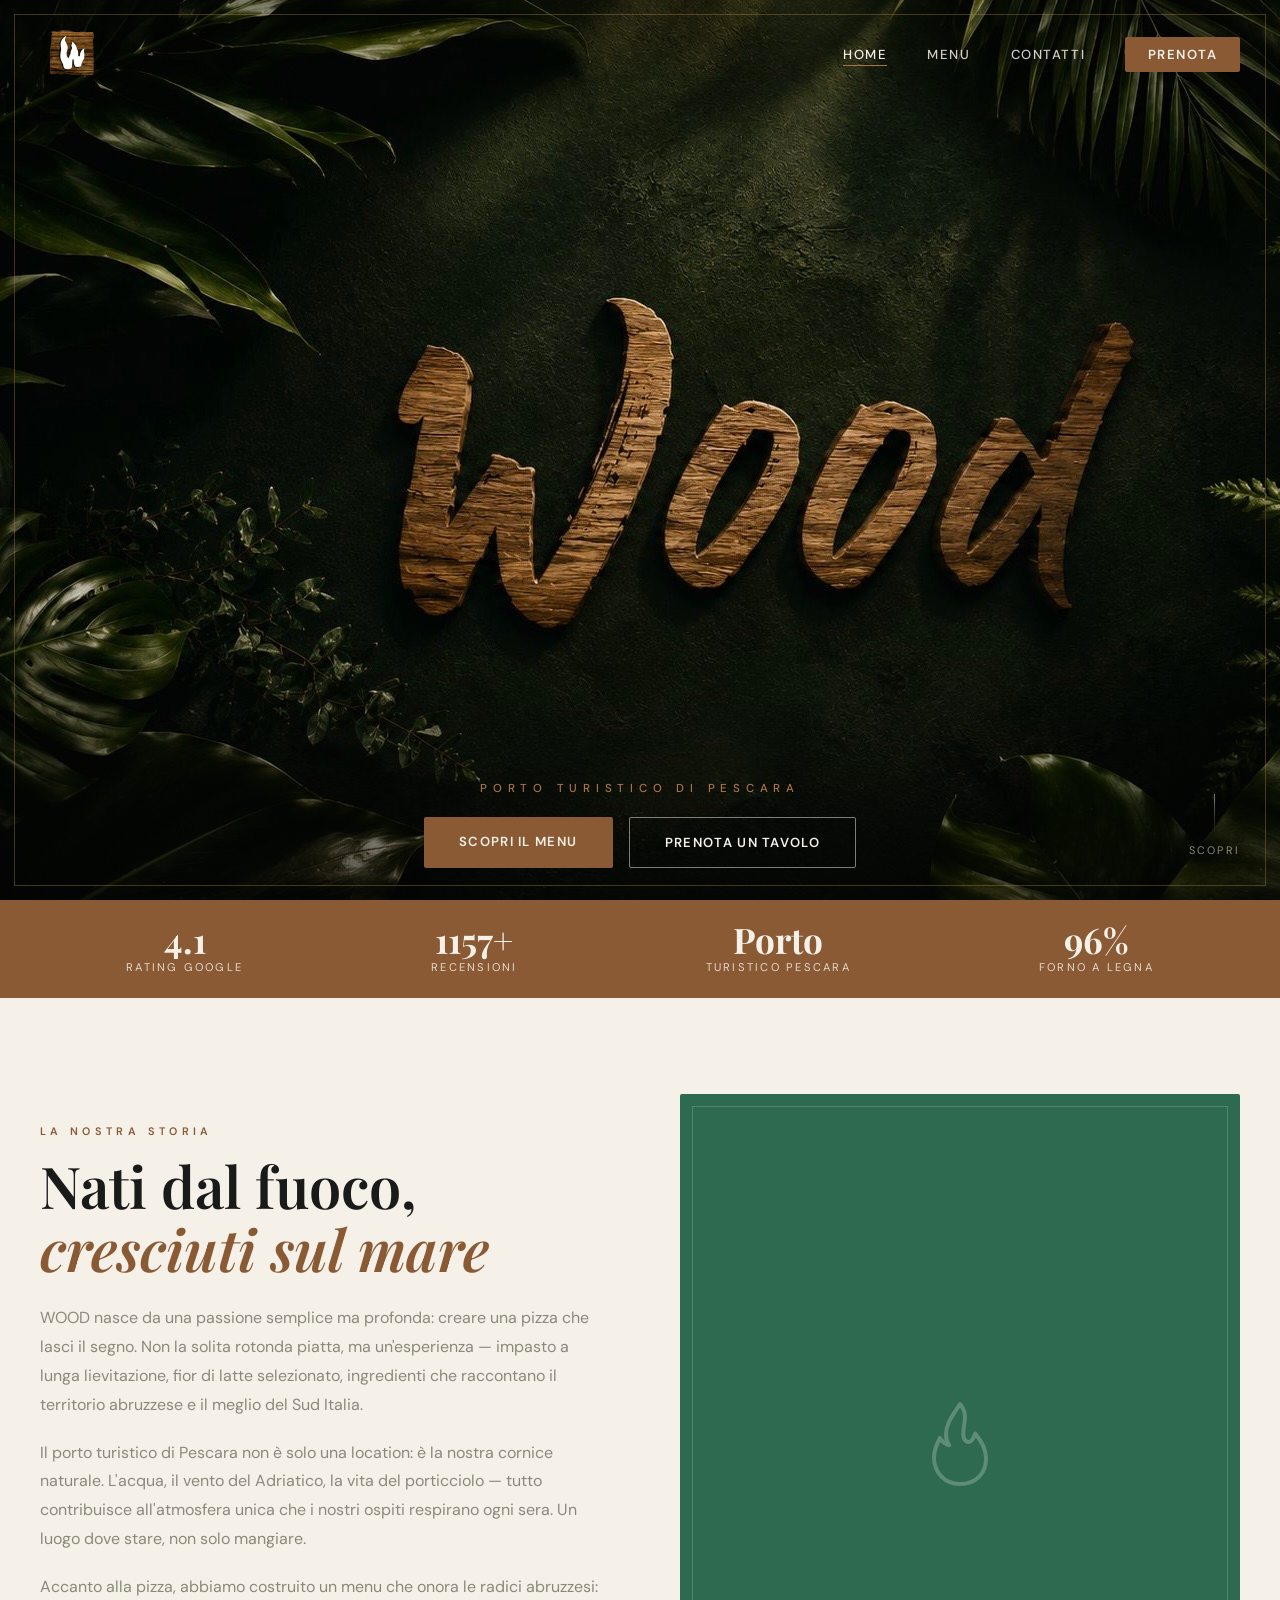
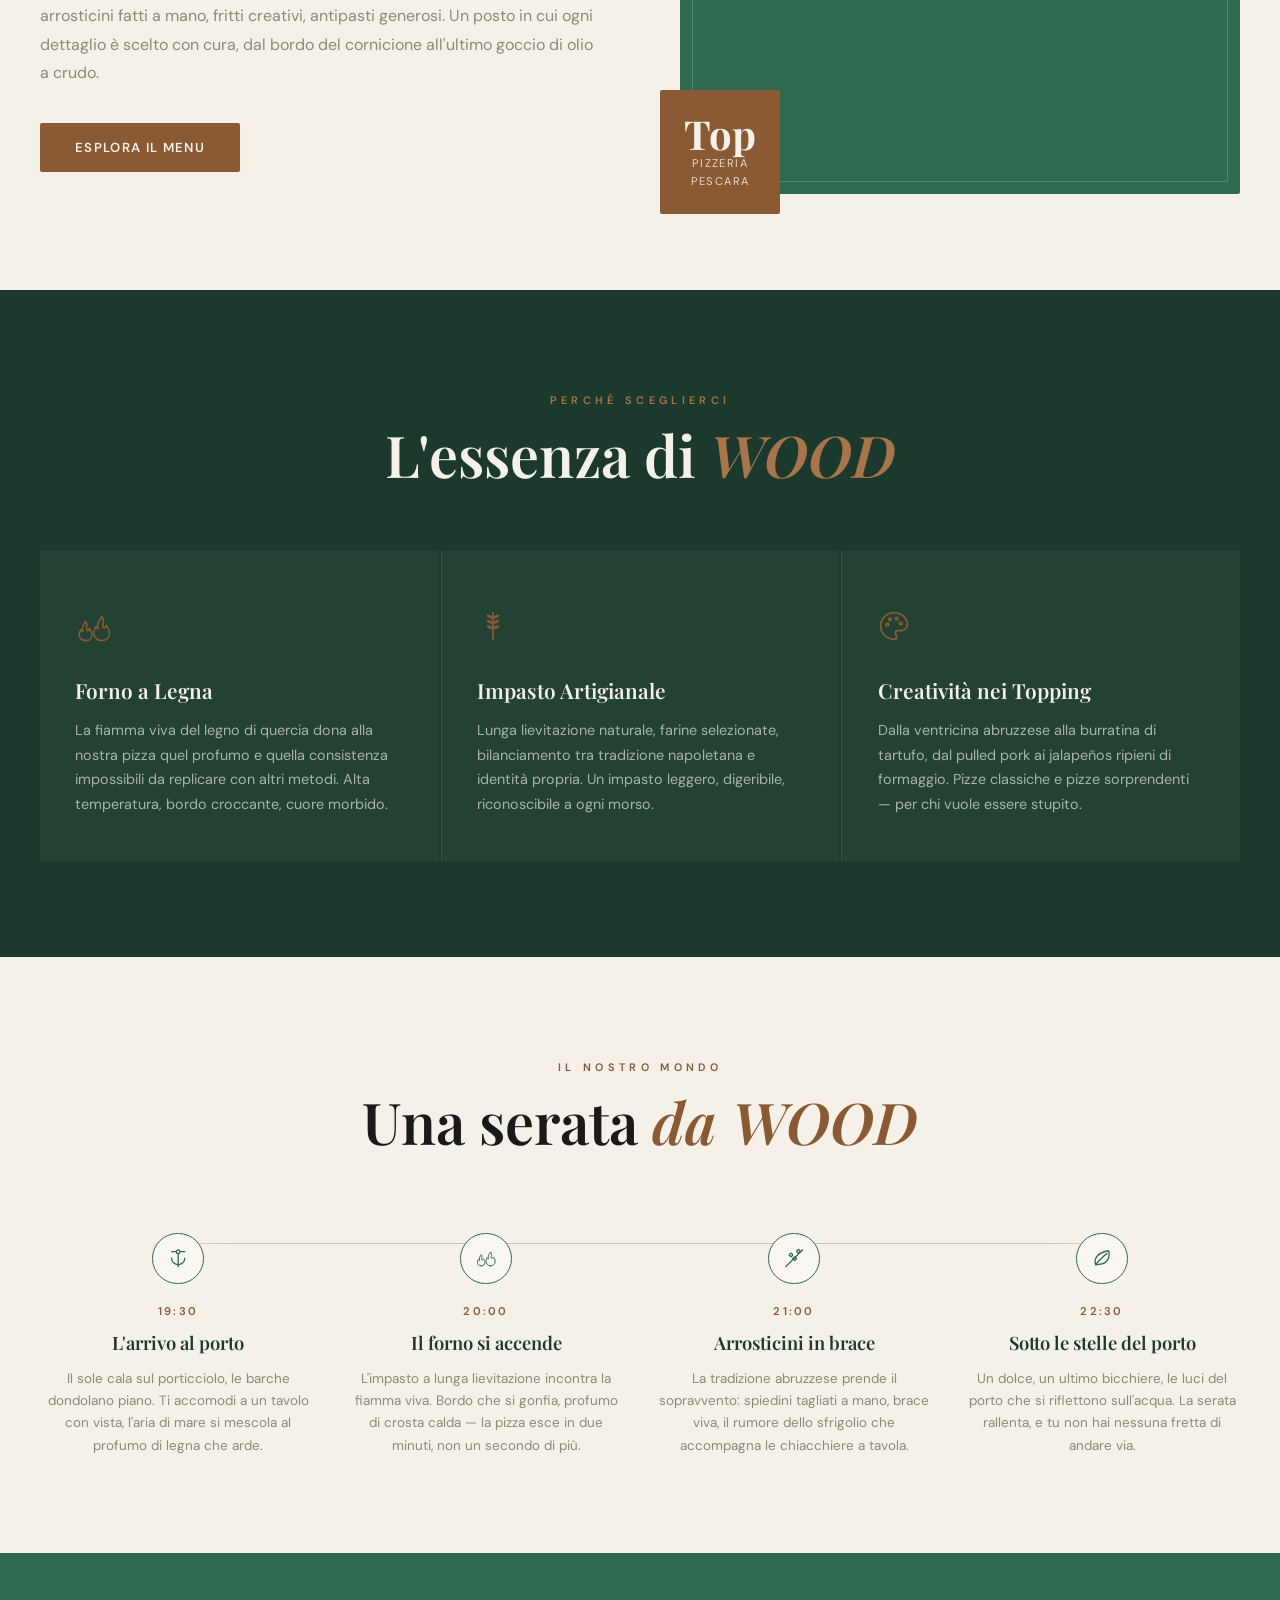
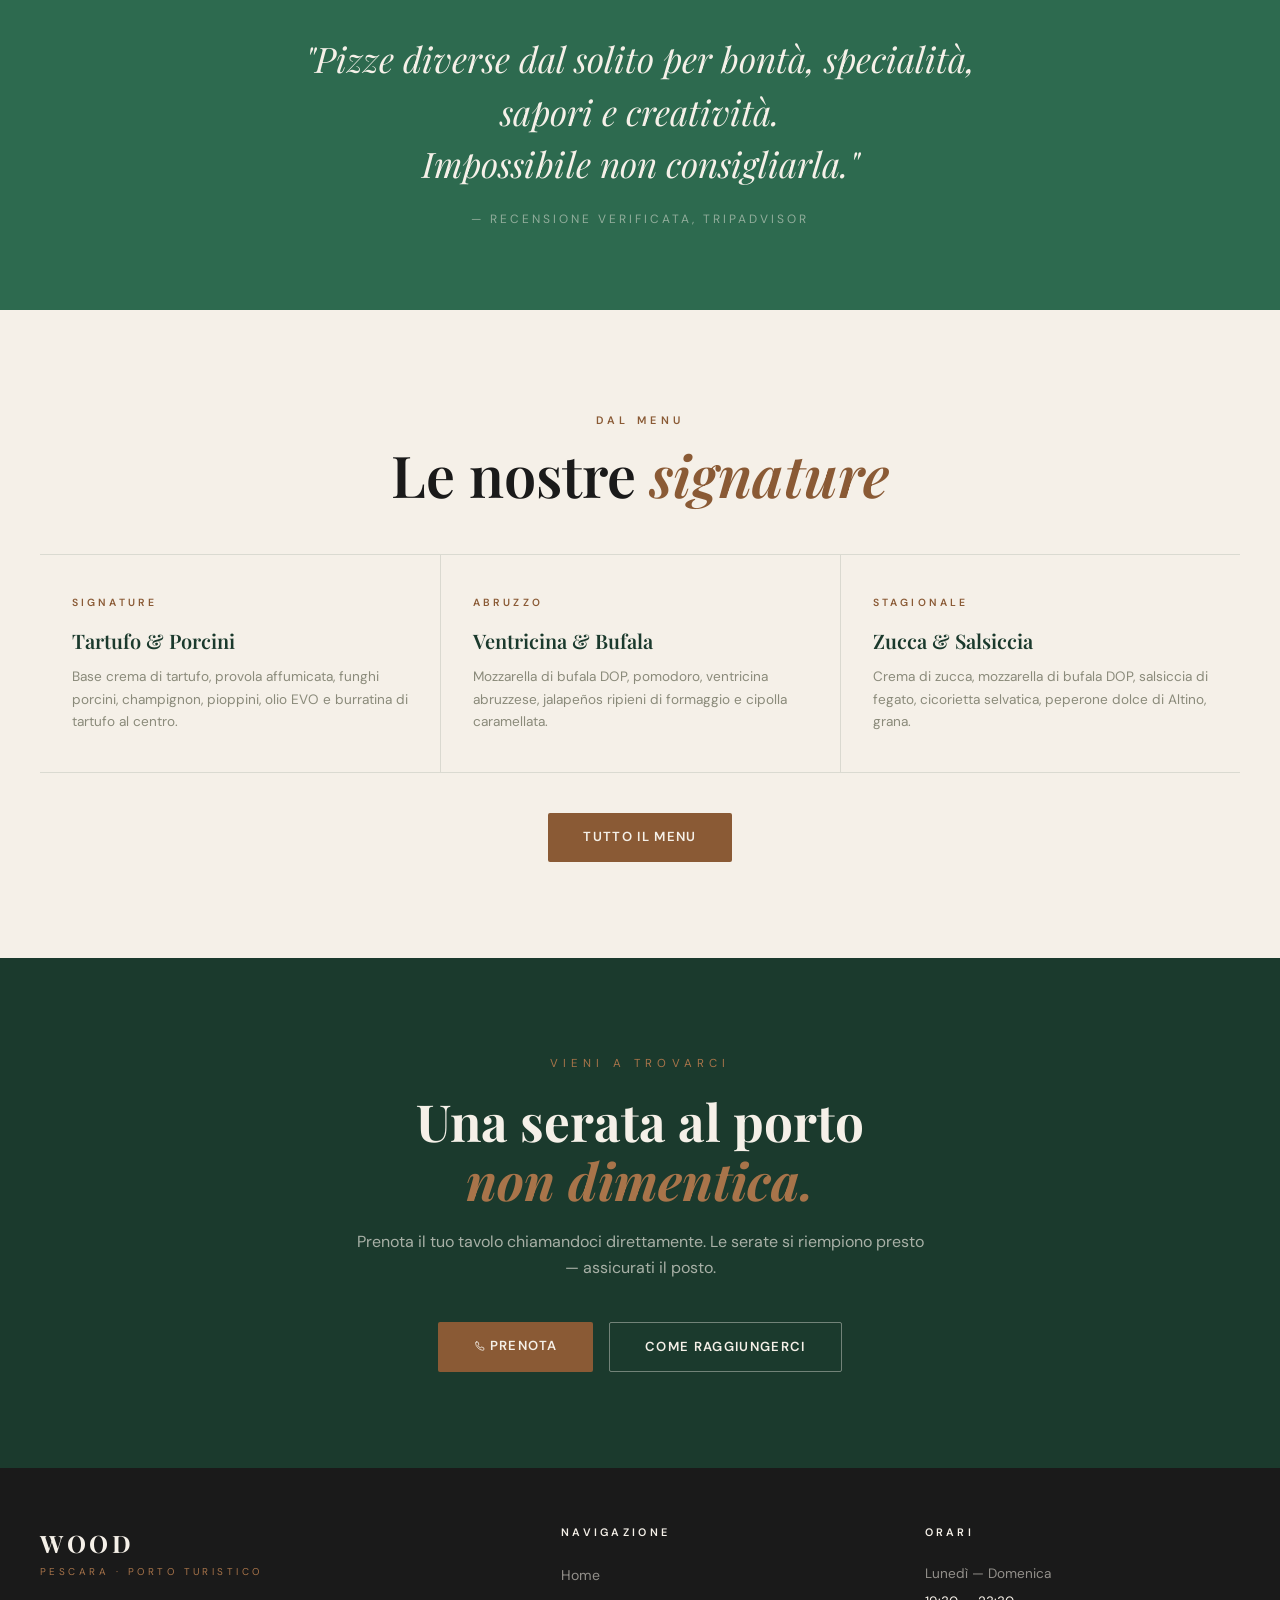
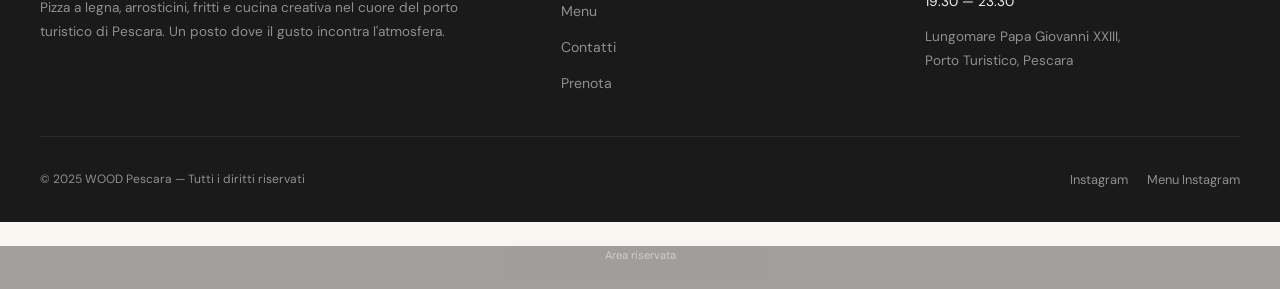
==== wood-pescara/index.html @ d5990878 "Add files via upload" ====
<!DOCTYPE html>
<html lang="it">
<head>
  <meta charset="UTF-8" />
  <meta name="viewport" content="width=device-width, initial-scale=1.0" />
  <title>WOOD Pescara — Pizzeria al Porto Turistico</title>
  <meta name="description" content="WOOD Pescara: pizzeria gourmet al porto turistico di Pescara. Pizza napoletana a legna, arrosticini, fritti e cucina creativa. Prenota il tuo tavolo." />
  <link rel="stylesheet" href="css/style.css" />
</head>
<body>

<!-- ═══ NAVBAR ═══ -->
<nav class="navbar" id="navbar">
  <a href="index.html" class="navbar__logo" aria-label="WOOD Pescara - Home">
    <img src="assets/wood-icon.png" alt="WOOD Pescara" class="navbar__logo-img" />
  </a>
  <ul class="navbar__links" id="nav-links">
    <li><a href="index.html">Home</a></li>
    <li><a href="menu.html">Menu</a></li>
    <li><a href="contatti.html">Contatti</a></li>
    <li><a href="contatti.html" class="navbar__cta">Prenota</a></li>
  </ul>
  <div class="navbar__burger" id="burger">
    <span></span><span></span><span></span>
  </div>
</nav>

<!-- ═══ HERO ═══ -->
<section class="hero hero--photo" style="background-image: url('assets/wood-logo-hero.jpg');">
  <div class="hero__overlay"></div>
  <div class="hero__content hero__content--photo">
    <h1 class="sr-only">WOOD Pescara</h1>
    <p class="hero__eyebrow">Porto Turistico di Pescara</p>
    <div class="hero__actions">
      <a href="menu.html" class="btn btn--primary">Scopri il Menu</a>
      <a href="contatti.html" class="btn btn--outline">Prenota un Tavolo</a>
    </div>
  </div>
  <div class="hero__scroll-hint">
    <div class="hero__scroll-line"></div>
    <span>Scopri</span>
  </div>
</section>

<!-- ═══ NUMERI STRIP ═══ -->
<div class="stats-strip" style="background: var(--terracotta); color: var(--crema); padding: 1.4rem 2rem;">
  <div style="max-width: var(--max-w); margin: 0 auto; display: flex; justify-content: space-around; flex-wrap: wrap; gap: 1rem; text-align: center;">
    <div>
      <div class="stat-num" style="font-family: var(--ff-display); font-size: 2.2rem; font-weight: 700; line-height: 1;" data-target="4.3" data-decimal="1">0</div>
      <div style="font-size: 0.7rem; letter-spacing: 0.2em; text-transform: uppercase; opacity: 0.85;">Rating Google</div>
    </div>
    <div>
      <div class="stat-num" style="font-family: var(--ff-display); font-size: 2.2rem; font-weight: 700; line-height: 1;" data-target="1200" data-suffix="+">0</div>
      <div style="font-size: 0.7rem; letter-spacing: 0.2em; text-transform: uppercase; opacity: 0.85;">Recensioni</div>
    </div>
    <div>
      <div style="font-family: var(--ff-display); font-size: 2.2rem; font-weight: 700; line-height: 1;">Porto</div>
      <div style="font-size: 0.7rem; letter-spacing: 0.2em; text-transform: uppercase; opacity: 0.85;">Turistico Pescara</div>
    </div>
    <div>
      <div class="stat-num" style="font-family: var(--ff-display); font-size: 2.2rem; font-weight: 700; line-height: 1;" data-target="100" data-suffix="%">0</div>
      <div style="font-size: 0.7rem; letter-spacing: 0.2em; text-transform: uppercase; opacity: 0.85;">Forno a Legna</div>
    </div>
  </div>
</div>

<!-- ═══ STORIA ═══ -->
<section class="section section--mid">
  <div class="section__inner">
    <div class="storia reveal">
      <div class="storia__text">
        <span class="section__label">La nostra storia</span>
        <h2 class="section__title">Nati dal fuoco,<br><em>cresciuti sul mare</em></h2>
        <p>WOOD nasce da una passione semplice ma profonda: creare una pizza che lasci il segno. Non la solita rotonda piatta, ma un'esperienza — impasto a lunga lievitazione, fior di latte selezionato, ingredienti che raccontano il territorio abruzzese e il meglio del Sud Italia.</p>
        <p>Il porto turistico di Pescara non è solo una location: è la nostra cornice naturale. L'acqua, il vento del Adriatico, la vita del porticciolo — tutto contribuisce all'atmosfera unica che i nostri ospiti respirano ogni sera. Un luogo dove stare, non solo mangiare.</p>
        <p>Accanto alla pizza, abbiamo costruito un menu che onora le radici abruzzesi: arrosticini fatti a mano, fritti creativi, antipasti generosi. Un posto in cui ogni dettaglio è scelto con cura, dal bordo del cornicione all'ultimo goccio di olio a crudo.</p>
        <a href="menu.html" class="btn btn--primary" style="margin-top: 1rem; display: inline-block;">Esplora il Menu</a>
      </div>
      <div class="storia__visual">
        <div class="storia__img-frame">
          <svg class="icon" style="width:6rem;height:6rem;stroke-width:1;opacity:0.25;color:var(--crema);"><use href="#icon-flame"/></svg>
        </div>
        <div class="storia__badge">
          <div class="storia__badge-num">Top</div>
          <div class="storia__badge-text">Pizzeria<br>Pescara</div>
        </div>
      </div>
    </div>
  </div>
</section>

<!-- ═══ PUNTI DI FORZA ═══ -->
<section class="section section--dark">
  <div class="section__inner">
    <div style="text-align: center; margin-bottom: 1rem;" class="reveal">
      <span class="section__label">Perché sceglierci</span>
      <h2 class="section__title" style="color: var(--crema);">L'essenza di <em>WOOD</em></h2>
    </div>
    <div class="punti reveal">
      <div class="punto">
        <div class="punto__icon"><svg class="icon" style="width:2.4rem;height:1.8rem;"><use href="#icon-flames"/></svg></div>
        <h3 class="punto__title">Forno a Legna</h3>
        <p class="punto__text">La fiamma viva del legno di quercia dona alla nostra pizza quel profumo e quella consistenza impossibili da replicare con altri metodi. Alta temperatura, bordo croccante, cuore morbido.</p>
      </div>
      <div class="punto">
        <div class="punto__icon"><svg class="icon"><use href="#icon-wheat"/></svg></div>
        <h3 class="punto__title">Impasto Artigianale</h3>
        <p class="punto__text">Lunga lievitazione naturale, farine selezionate, bilanciamento tra tradizione napoletana e identità propria. Un impasto leggero, digeribile, riconoscibile a ogni morso.</p>
      </div>
      <div class="punto">
        <div class="punto__icon"><svg class="icon"><use href="#icon-palette"/></svg></div>
        <h3 class="punto__title">Creatività nei Topping</h3>
        <p class="punto__text">Dalla ventricina abruzzese alla burratina di tartufo, dal pulled pork ai jalapeños ripieni di formaggio. Pizze classiche e pizze sorprendenti — per chi vuole essere stupito.</p>
      </div>
    </div>
  </div>
</section>

<!-- ═══ TIMELINE SERATA ═══ -->
<section class="section section--mid timeline-section">
  <div class="section__inner">
    <div style="text-align: center; margin-bottom: 3.5rem;" class="reveal">
      <span class="section__label">Il nostro mondo</span>
      <h2 class="section__title">Una serata <em>da WOOD</em></h2>
    </div>
    <div class="timeline">
      <div class="timeline__line"></div>

      <div class="timeline__step reveal">
        <div class="timeline__marker"><svg class="icon"><use href="#icon-anchor"/></svg></div>
        <div class="timeline__time">19:30</div>
        <h3 class="timeline__title">L'arrivo al porto</h3>
        <p class="timeline__text">Il sole cala sul porticciolo, le barche dondolano piano. Ti accomodi a un tavolo con vista, l'aria di mare si mescola al profumo di legna che arde.</p>
      </div>

      <div class="timeline__step reveal">
        <div class="timeline__marker"><svg class="icon"><use href="#icon-flames"/></svg></div>
        <div class="timeline__time">20:00</div>
        <h3 class="timeline__title">Il forno si accende</h3>
        <p class="timeline__text">L'impasto a lunga lievitazione incontra la fiamma viva. Bordo che si gonfia, profumo di crosta calda — la pizza esce in due minuti, non un secondo di più.</p>
      </div>

      <div class="timeline__step reveal">
        <div class="timeline__marker"><svg class="icon"><use href="#icon-skewer"/></svg></div>
        <div class="timeline__time">21:00</div>
        <h3 class="timeline__title">Arrosticini in brace</h3>
        <p class="timeline__text">La tradizione abruzzese prende il sopravvento: spiedini tagliati a mano, brace viva, il rumore dello sfrigolio che accompagna le chiacchiere a tavola.</p>
      </div>

      <div class="timeline__step reveal">
        <div class="timeline__marker"><svg class="icon"><use href="#icon-leaf"/></svg></div>
        <div class="timeline__time">22:30</div>
        <h3 class="timeline__title">Sotto le stelle del porto</h3>
        <p class="timeline__text">Un dolce, un ultimo bicchiere, le luci del porto che si riflettono sull'acqua. La serata rallenta, e tu non hai nessuna fretta di andare via.</p>
      </div>
    </div>
  </div>
</section>

<!-- ═══ QUOTE ═══ -->
<div class="quote-section reveal">
  <p class="quote-text">
    "Pizze diverse dal solito per bontà, specialità, sapori e creatività.<br>Impossibile non consigliarla."
  </p>
  <p class="quote-source">— Recensione verificata, Tripadvisor</p>
</div>

<!-- ═══ SPECIALITÀ IN EVIDENZA ═══ -->
<section class="section section--mid">
  <div class="section__inner">
    <div style="text-align: center; margin-bottom: 3rem;" class="reveal">
      <span class="section__label">Dal menu</span>
      <h2 class="section__title">Le nostre <em>signature</em></h2>
    </div>
    <div class="signature-grid reveal">
      <div class="signature-card">
        <div class="signature-card__tag">Signature</div>
        <h3 class="signature-card__title">Tartufo & Porcini</h3>
        <p class="signature-card__text">Base crema di tartufo, provola affumicata, funghi porcini, champignon, pioppini, olio EVO e burratina di tartufo al centro.</p>
      </div>
      <div class="signature-card">
        <div class="signature-card__tag">Abruzzo</div>
        <h3 class="signature-card__title">Ventricina & Bufala</h3>
        <p class="signature-card__text">Mozzarella di bufala DOP, pomodoro, ventricina abruzzese, jalapeños ripieni di formaggio e cipolla caramellata.</p>
      </div>
      <div class="signature-card">
        <div class="signature-card__tag">Stagionale</div>
        <h3 class="signature-card__title">Zucca & Salsiccia</h3>
        <p class="signature-card__text">Crema di zucca, mozzarella di bufala DOP, salsiccia di fegato, cicorietta selvatica, peperone dolce di Altino, grana.</p>
      </div>
    </div>
    <div style="text-align: center; margin-top: 2.5rem;" class="reveal">
      <a href="menu.html" class="btn btn--primary">Tutto il Menu</a>
    </div>
  </div>
</section>

<!-- ═══ CTA FINALE ═══ -->
<section style="background: var(--verde-bosco); padding: 6rem 2rem; text-align: center; position: relative; overflow: hidden;">
  <svg data-parallax="0.15" style="position: absolute; inset: 0; width: 100%; height: 100%; opacity: 0.06;" viewBox="0 0 800 400" xmlns="http://www.w3.org/2000/svg">
    <path d="M-100 350 Q 200 100 500 300 Q 700 150 900 350" fill="none" stroke="#4A8C6F" stroke-width="2"/>
    <path d="M-50 400 Q 300 150 600 350 Q 750 200 950 400" fill="none" stroke="#4A8C6F" stroke-width="1.5"/>
  </svg>
  <div style="position: relative; z-index: 1; max-width: 580px; margin: 0 auto;" class="reveal">
    <p style="font-size: 0.72rem; letter-spacing: 0.45em; text-transform: uppercase; color: var(--terracotta-lt); margin-bottom: 1.2rem;">Vieni a trovarci</p>
    <h2 style="font-family: var(--ff-display); font-size: clamp(2rem, 5vw, 3.2rem); color: var(--crema); margin-bottom: 1.2rem; line-height: 1.15;">Una serata al porto<br><em style="color: var(--terracotta-lt);">non dimentica.</em></h2>
    <p style="color: rgba(245,240,232,0.65); margin-bottom: 2.5rem; font-size: 1rem;">Prenota il tuo tavolo chiamandoci direttamente. Le serate si riempiono presto — assicurati il posto.</p>
    <div style="display: flex; gap: 1rem; justify-content: center; flex-wrap: wrap;">
      <a href="tel:+393920085666" class="btn btn--primary"><svg class="icon" style="width:0.9em;height:0.9em;"><use href="#icon-phone"/></svg> Prenota</a>
      <a href="contatti.html" class="btn btn--outline" style="color: var(--crema); border-color: rgba(245,240,232,0.4);">Come raggiungerci</a>
    </div>
  </div>
</section>

<!-- ═══ FOOTER ═══ -->
<footer>
  <div class="footer__inner">
    <div>
      <div class="footer__brand-name">WOOD</div>
      <div class="footer__brand-sub">Pescara · Porto Turistico</div>
      <p class="footer__desc">Pizza a legna, arrosticini, fritti e cucina creativa nel cuore del porto turistico di Pescara. Un posto dove il gusto incontra l'atmosfera.</p>
    </div>
    <div>
      <div class="footer__col-title">Navigazione</div>
      <ul class="footer__links">
        <li><a href="index.html">Home</a></li>
        <li><a href="menu.html">Menu</a></li>
        <li><a href="contatti.html">Contatti</a></li>
        <li><a href="contatti.html">Prenota</a></li>
      </ul>
    </div>
    <div>
      <div class="footer__col-title">Orari</div>
      <div class="footer__desc">
        <p>Lunedì — Domenica</p>
        <p style="color: var(--crema); margin-top: 0.3rem;">19:30 — 23:30</p>
        <p style="margin-top: 0.8rem;">Lungomare Papa Giovanni XXIII,<br>Porto Turistico, Pescara</p>
      </div>
    </div>
  </div>
  <div class="footer__bottom">
    <span>© 2025 WOOD Pescara — Tutti i diritti riservati</span>
    <div class="footer__social">
      <a href="https://www.instagram.com/wood_pescara/" target="_blank" rel="noopener">Instagram</a>
      <a href="https://www.instagram.com/wood_pescara_menu/" target="_blank" rel="noopener">Menu Instagram</a>
    </div>
  </div>
</footer>
<p style="text-align:center; margin-top:1.5rem; font-size:0.7rem; opacity:0.4; background: var(--carbone); padding-bottom: 1.5rem;">
    <a href="admin.html" style="color: rgba(245,240,232,0.55);">Area riservata</a>
</p>

<script src="js/icons.js"></script>
<script src="js/main.js"></script>
</body>
</html>
---- wood-pescara/css/style.css ----
@import url('https://fonts.googleapis.com/css2?family=Playfair+Display:ital,wght@0,400;0,600;0,700;1,400;1,600&family=DM+Sans:wght@300;400;500;600&display=swap');

/* ===== TOKENS ===== */
:root {
  --verde-bosco:   #1B3A2D;
  --verde-foglia:  #2D6A4F;
  --verde-chiaro:  #4A8C6F;
  --crema:         #F5F0E8;
  --avorio:        #FAF7F2;
  --terracotta:    #8A5A35;
  --terracotta-lt: #A8744A;
  --carbone:       #1A1A1A;
  --bianco:        #FFFFFF;
  --grigio:        #8A8A7A;

  --ff-display: 'Playfair Display', Georgia, serif;
  --ff-body:    'DM Sans', system-ui, sans-serif;

  --max-w: 1200px;
  --radius: 4px;
  --transition: 0.35s cubic-bezier(0.25, 0.46, 0.45, 0.94);

  /* ── Logo navbar: cambia solo questo valore per ridimensionare il logo ── */
  --logo-h: 60px;
}

/* ===== RESET ===== */
*, *::before, *::after { box-sizing: border-box; margin: 0; padding: 0; }
html { scroll-behavior: smooth; }
body {
  font-family: var(--ff-body);
  background: var(--avorio);
  color: var(--carbone);
  line-height: 1.65;
  overflow-x: hidden;
}
img { display: block; max-width: 100%; }
a { text-decoration: none; color: inherit; }
ul { list-style: none; }

/* ===== NAVBAR ===== */
.navbar {
  position: fixed;
  top: 0; left: 0; right: 0;
  z-index: 1000;
  padding: 1.5rem 2.5rem;
  display: flex;
  align-items: center;
  justify-content: space-between;
  transition: background var(--transition), padding var(--transition), box-shadow var(--transition);
}
.navbar.scrolled {
  background: var(--verde-bosco);
  padding: 1rem 2.5rem;
  box-shadow: 0 2px 30px rgba(0,0,0,0.25);
}
.navbar__logo {
  display: flex;
  align-items: center;
  gap: 0;
  line-height: 1;
}
.navbar__logo-img {
  height: var(--logo-h);
  width: auto;
  display: block;
  transition: opacity var(--transition), transform var(--transition);
  filter: drop-shadow(0 1px 4px rgba(0,0,0,0.35));
}
.navbar__logo:hover .navbar__logo-img {
  opacity: 0.88;
  transform: scale(1.04);
}
/* nascondi testo fallback se presente */
.navbar__logo-name, .navbar__logo-sub { display: none; }
.navbar__links {
  display: flex;
  gap: 2.5rem;
  align-items: center;
}
.navbar__links a {
  color: var(--crema);
  font-size: 0.82rem;
  font-weight: 500;
  letter-spacing: 0.12em;
  text-transform: uppercase;
  position: relative;
  opacity: 0.85;
  transition: opacity var(--transition);
}
.navbar__links a::after {
  content: '';
  position: absolute;
  bottom: -3px; left: 0;
  width: 0; height: 1px;
  background: var(--terracotta-lt);
  transition: width var(--transition);
}
.navbar__links a:hover { opacity: 1; }
.navbar__links a:hover::after { width: 100%; }
.navbar__links a.active { opacity: 1; }
.navbar__links a.active::after { width: 100%; }

.navbar__cta {
  background: var(--terracotta);
  color: var(--crema) !important;
  padding: 0.55rem 1.4rem;
  border-radius: 2px;
  font-weight: 600 !important;
  opacity: 1 !important;
  transition: background var(--transition) !important;
}
.navbar__cta:hover { background: var(--terracotta-lt) !important; }
.navbar__cta::after { display: none !important; }

.navbar__burger {
  display: none;
  flex-direction: column;
  gap: 5px;
  cursor: pointer;
  padding: 4px;
}
.navbar__burger span {
  width: 26px; height: 2px;
  background: var(--crema);
  border-radius: 2px;
  transition: var(--transition);
}
.navbar__burger.open span:nth-child(1) { transform: rotate(45deg) translate(5px, 5px); }
.navbar__burger.open span:nth-child(2) { opacity: 0; }
.navbar__burger.open span:nth-child(3) { transform: rotate(-45deg) translate(5px, -5px); }

.sr-only {
  position: absolute;
  width: 1px; height: 1px;
  padding: 0; margin: -1px;
  overflow: hidden;
  clip: rect(0,0,0,0);
  white-space: nowrap;
  border: 0;
}

.hero--photo {
  background-size: cover;
  background-position: center center;
  background-repeat: no-repeat;
}
.hero--photo::before {
  content: '';
  position: absolute;
  inset: 14px;
  border: 1px solid rgba(184,146,74,0.35);
  z-index: 1;
  pointer-events: none;
}
.hero--photo .hero__overlay {
  background:
    radial-gradient(ellipse at center, rgba(5,4,3,0) 45%, rgba(5,4,3,0.35) 100%),
    linear-gradient(to bottom,
      rgba(5,4,3,0.22) 0%,
      rgba(5,4,3,0.04) 18%,
      rgba(5,4,3,0.04) 70%,
      rgba(5,4,3,0.5) 100%);
}
.hero__content--photo {
  display: flex;
  flex-direction: column;
  justify-content: flex-end;
  min-height: 100vh;
  padding-bottom: 4rem;
}
.hero__content--photo .hero__eyebrow {
  animation: fadeUp 0.8s ease forwards 0.2s;
}
.hero__content--photo .hero__desc {
  font-size: 0.92rem;
  max-width: 440px;
  animation-delay: 0.4s;
}
.hero__content--photo .hero__actions {
  animation-delay: 0.6s;
}


.hero {
  position: relative;
  min-height: 100vh;
  display: flex;
  align-items: center;
  justify-content: center;
  overflow: hidden;
  background: var(--verde-bosco);
}
.hero__bg-svg {
  position: absolute;
  inset: 0;
  width: 100%; height: 100%;
  opacity: 0.12;
  pointer-events: none;
}
.hero__overlay {
  position: absolute;
  inset: 0;
  background: linear-gradient(135deg,
    rgba(27,58,45,0.95) 0%,
    rgba(27,58,45,0.75) 50%,
    rgba(45,106,79,0.6) 100%);
}
.hero__content {
  position: relative;
  z-index: 2;
  text-align: center;
  color: var(--crema);
  padding: 2rem;
  max-width: 780px;
}
.hero__eyebrow {
  font-size: 0.72rem;
  font-weight: 500;
  letter-spacing: 0.5em;
  text-transform: uppercase;
  color: var(--terracotta-lt);
  margin-bottom: 1.2rem;
  opacity: 0;
  animation: fadeUp 0.8s ease forwards 0.3s;
}
.hero__title {
  font-family: var(--ff-display);
  font-size: clamp(3.2rem, 10vw, 7rem);
  font-weight: 700;
  line-height: 0.9;
  letter-spacing: -0.02em;
  margin-bottom: 1.4rem;
  opacity: 0;
  animation: fadeUp 0.9s ease forwards 0.5s;
}
.hero__title em {
  font-style: italic;
  color: var(--terracotta-lt);
}
.hero__desc {
  font-size: 1.05rem;
  font-weight: 300;
  line-height: 1.75;
  max-width: 520px;
  margin: 0 auto 2.4rem;
  opacity: 0;
  animation: fadeUp 0.9s ease forwards 0.7s;
}
.hero__actions {
  display: flex;
  gap: 1rem;
  justify-content: center;
  flex-wrap: wrap;
  opacity: 0;
  animation: fadeUp 0.9s ease forwards 0.9s;
}
.btn {
  display: inline-block;
  padding: 0.85rem 2.2rem;
  font-family: var(--ff-body);
  font-size: 0.82rem;
  font-weight: 600;
  letter-spacing: 0.1em;
  text-transform: uppercase;
  border-radius: 2px;
  cursor: pointer;
  border: none;
  transition: transform var(--transition), background var(--transition), color var(--transition);
}
.btn:hover {
  transform: scale(1.035);
  box-shadow: 0 6px 24px rgba(138,90,53,0.3);
}
.btn--primary { background: var(--terracotta); color: var(--crema); }
.btn--primary:hover { background: var(--terracotta-lt); }
.btn--outline {
  background: transparent;
  color: var(--crema);
  border: 1px solid rgba(245,240,232,0.5);
}
.btn--outline:hover { border-color: var(--crema); background: rgba(245,240,232,0.08); }

.hero__scroll-hint {
  position: absolute;
  bottom: 2.5rem;
  right: 2.5rem;
  display: flex;
  flex-direction: column;
  align-items: center;
  gap: 0.5rem;
  color: rgba(245,240,232,0.55);
  font-size: 0.68rem;
  letter-spacing: 0.2em;
  text-transform: uppercase;
  animation: fadeUp 1s ease forwards 1.2s;
  opacity: 0;
}
.hero__scroll-line {
  width: 1px;
  height: 40px;
  background: linear-gradient(to bottom, rgba(245,240,232,0.5), transparent);
  animation: scrollLine 2s ease-in-out infinite 1.5s;
}

/* ===== SECTIONS ===== */
.section { padding: 6rem 2rem; }
.section--dark { background: var(--verde-bosco); color: var(--crema); }
.section--mid  { background: var(--crema); }
.section__inner { max-width: var(--max-w); margin: 0 auto; }

.section__label {
  display: inline-block;
  font-size: 0.68rem;
  font-weight: 600;
  letter-spacing: 0.4em;
  text-transform: uppercase;
  color: var(--terracotta);
  margin-bottom: 0.8rem;
}
.section--dark .section__label { color: var(--terracotta-lt); }

.section__title {
  font-family: var(--ff-display);
  font-size: clamp(2.2rem, 5vw, 3.6rem);
  font-weight: 600;
  line-height: 1.1;
  margin-bottom: 1.5rem;
}
.section__title em { font-style: italic; color: var(--terracotta); }
.section--dark .section__title em { color: var(--terracotta-lt); }

/* ===== STORIA ===== */
.storia {
  display: grid;
  grid-template-columns: 1fr 1fr;
  gap: 5rem;
  align-items: center;
}
.storia__text p {
  color: var(--grigio);
  margin-bottom: 1.2rem;
  font-size: 1rem;
  line-height: 1.8;
}
.storia--dark .storia__text p { color: rgba(245,240,232,0.75); }
.storia__visual {
  position: relative;
}
.storia__img-frame {
  position: relative;
  border-radius: 2px;
  overflow: hidden;
  aspect-ratio: 4/5;
  background: var(--verde-foglia);
  display: flex;
  align-items: center;
  justify-content: center;
}
.storia__img-frame::after {
  content: '';
  position: absolute;
  inset: 12px;
  border: 1px solid rgba(245,240,232,0.2);
  pointer-events: none;
}
.storia__icon {
  font-size: 8rem;
  opacity: 0.15;
}
.storia__badge {
  position: absolute;
  bottom: -20px; left: -20px;
  background: var(--terracotta);
  color: var(--crema);
  padding: 1.5rem;
  border-radius: 2px;
  text-align: center;
}
.storia__badge-num {
  font-family: var(--ff-display);
  font-size: 2.5rem;
  font-weight: 700;
  line-height: 1;
}
.storia__badge-text {
  font-size: 0.7rem;
  letter-spacing: 0.12em;
  text-transform: uppercase;
  opacity: 0.85;
}

/* ===== PUNTI DI FORZA ===== */
.punti {
  display: grid;
  grid-template-columns: repeat(3, 1fr);
  gap: 2px;
  margin-top: 4rem;
}
.punto {
  background: rgba(245,240,232,0.04);
  padding: 2.8rem 2.2rem;
  border-left: 1px solid rgba(245,240,232,0.1);
  transition: background var(--transition);
}
.punto:first-child { border-left: none; }
.punto:hover { background: rgba(245,240,232,0.07); }
.punto__icon { font-size: 2.2rem; margin-bottom: 1.2rem; }
.punto__title {
  font-family: var(--ff-display);
  font-size: 1.3rem;
  font-weight: 600;
  margin-bottom: 0.7rem;
  color: var(--crema);
}
.punto__text {
  font-size: 0.9rem;
  line-height: 1.7;
  color: rgba(245,240,232,0.65);
}

/* ===== TIMELINE SERATA ===== */
.timeline {
  position: relative;
  display: grid;
  grid-template-columns: repeat(4, 1fr);
  gap: 2rem;
  padding-top: 1rem;
}
.timeline__line {
  position: absolute;
  top: 2.1rem;
  left: 8%;
  right: 8%;
  height: 1px;
  background: linear-gradient(to right,
    transparent,
    rgba(27,58,45,0.25) 10%,
    rgba(27,58,45,0.25) 90%,
    transparent);
}
.timeline__step {
  position: relative;
  text-align: center;
  padding-top: 0.5rem;
}
.timeline__marker {
  width: 3.2rem;
  height: 3.2rem;
  border-radius: 50%;
  background: var(--avorio);
  border: 1.5px solid var(--verde-foglia);
  display: flex;
  align-items: center;
  justify-content: center;
  margin: 0 auto 1.1rem;
  color: var(--verde-foglia);
  position: relative;
  z-index: 1;
  transition: background var(--transition), color var(--transition), transform var(--transition);
}
.timeline__marker .icon { width: 1.4rem; height: 1.4rem; stroke-width: 1.4; }
.timeline__step:hover .timeline__marker {
  background: var(--verde-foglia);
  color: var(--crema);
  transform: scale(1.08);
}
.timeline__time {
  font-size: 0.7rem;
  font-weight: 600;
  letter-spacing: 0.2em;
  color: var(--terracotta);
  margin-bottom: 0.5rem;
}
.timeline__title {
  font-family: var(--ff-display);
  font-size: 1.15rem;
  font-weight: 600;
  color: var(--verde-bosco);
  margin-bottom: 0.6rem;
}
.timeline__text {
  font-size: 0.84rem;
  line-height: 1.65;
  color: var(--grigio);
}

/* ===== SIGNATURE GRID (simmetrica, fissa a 3) ===== */
.signature-grid {
  display: grid;
  grid-template-columns: repeat(3, 1fr);
  gap: 0;
  border-top: 1px solid rgba(27,58,45,0.12);
  border-bottom: 1px solid rgba(27,58,45,0.12);
}
.signature-card {
  padding: 2.4rem 2rem;
  border-left: 1px solid rgba(27,58,45,0.12);
  transition: background var(--transition);
}
.signature-card:first-child { border-left: none; }
.signature-card:hover { background: var(--crema); }
.signature-card__tag {
  font-size: 0.65rem;
  font-weight: 600;
  letter-spacing: 0.3em;
  text-transform: uppercase;
  color: var(--terracotta);
  margin-bottom: 0.8rem;
}
.signature-card__title {
  font-family: var(--ff-display);
  font-size: 1.25rem;
  font-weight: 600;
  color: var(--verde-bosco);
  margin-bottom: 0.6rem;
}
.signature-card__text {
  font-size: 0.85rem;
  color: var(--grigio);
  line-height: 1.65;
}

/* ===== QUOTE ===== */
.quote-section {
  padding: 5rem 2rem;
  background: var(--verde-foglia);
  text-align: center;
}
.quote-text {
  font-family: var(--ff-display);
  font-size: clamp(1.4rem, 3vw, 2.2rem);
  font-style: italic;
  color: var(--crema);
  max-width: 680px;
  margin: 0 auto 1.2rem;
  line-height: 1.5;
}
.quote-source {
  font-size: 0.75rem;
  letter-spacing: 0.25em;
  text-transform: uppercase;
  color: rgba(245,240,232,0.5);
}

/* ===== MENU PAGE ===== */
.menu-hero {
  background: var(--verde-bosco);
  padding: 9rem 2rem 4rem;
  text-align: center;
  color: var(--crema);
  position: relative;
  overflow: hidden;
}
.menu-hero__title {
  font-family: var(--ff-display);
  font-size: clamp(2.8rem, 6vw, 5rem);
  font-weight: 700;
  position: relative;
  z-index: 1;
}
.menu-hero__sub {
  margin-top: 1rem;
  font-size: 1rem;
  color: rgba(245,240,232,0.65);
  letter-spacing: 0.05em;
  position: relative;
  z-index: 1;
}
.menu-hero__bg-svg {
  position: absolute;
  inset: 0;
  width: 100%; height: 100%;
  opacity: 0.07;
}

.menu-filter {
  background: var(--crema);
  padding: 2rem;
  position: sticky;
  top: 65px;
  z-index: 100;
  border-bottom: 1px solid rgba(27,58,45,0.1);
}
.menu-filter__inner {
  max-width: var(--max-w);
  margin: 0 auto;
  display: flex;
  gap: 0.6rem;
  flex-wrap: wrap;
  justify-content: center;
}
.filter-btn {
  padding: 0.5rem 1.4rem;
  border: 1.5px solid rgba(27,58,45,0.25);
  border-radius: 100px;
  background: transparent;
  font-family: var(--ff-body);
  font-size: 0.8rem;
  font-weight: 500;
  color: var(--verde-bosco);
  cursor: pointer;
  letter-spacing: 0.05em;
  transition: all var(--transition);
}
.filter-btn:hover, .filter-btn.active {
  background: var(--verde-bosco);
  border-color: var(--verde-bosco);
  color: var(--crema);
}

.menu-grid {
  max-width: var(--max-w);
  margin: 0 auto;
  padding: 3rem 2rem 6rem;
}
.menu-category {
  margin-bottom: 4rem;
}
.menu-category__title {
  font-family: var(--ff-display);
  font-size: 1.9rem;
  font-weight: 600;
  color: var(--verde-bosco);
  border-bottom: 1px solid rgba(27,58,45,0.15);
  padding-bottom: 0.8rem;
  margin-bottom: 1.8rem;
}
.menu-items {
  display: grid;
  grid-template-columns: repeat(auto-fill, minmax(300px, 1fr));
  gap: 0;
  background: transparent;
}
.menu-item {
  background: var(--avorio);
  padding: 1.6rem 1.8rem;
  border: 1px solid rgba(27,58,45,0.08);
  margin: -1px 0 0 -1px;
  transition: background var(--transition);
}
.menu-item:hover { background: var(--crema); }
.menu-item__head {
  display: flex;
  justify-content: space-between;
  align-items: flex-start;
  gap: 1rem;
  margin-bottom: 0.4rem;
}
.menu-item__name {
  font-family: var(--ff-display);
  font-size: 1.05rem;
  font-weight: 600;
  color: var(--verde-bosco);
  flex: 1;
}
.menu-item__price {
  font-weight: 600;
  color: var(--terracotta);
  font-size: 0.95rem;
  white-space: nowrap;
}
.menu-item__desc {
  font-size: 0.82rem;
  color: var(--grigio);
  line-height: 1.6;
}
.menu-item__tag {
  display: inline-block;
  margin-top: 0.6rem;
  padding: 0.15rem 0.6rem;
  border-radius: 100px;
  font-size: 0.65rem;
  font-weight: 600;
  letter-spacing: 0.06em;
  text-transform: uppercase;
  background: rgba(45,106,79,0.12);
  color: var(--verde-foglia);
}

/* ===== CONTATTI PAGE ===== */
.contatti-hero {
  background: var(--verde-bosco);
  padding: 10rem 2rem 5rem;
  text-align: center;
  color: var(--crema);
  overflow: hidden;
  position: relative;
}
.contatti-hero__bg-svg {
  position: absolute;
  inset: 0;
  width: 100%; height: 100%;
  opacity: 0.07;
}
.contatti-hero__title {
  font-family: var(--ff-display);
  font-size: clamp(2.8rem, 6vw, 5rem);
  font-weight: 700;
  position: relative;
  z-index: 1;
}
.contatti-hero__sub {
  margin-top: 1rem;
  font-size: 1rem;
  color: rgba(245,240,232,0.65);
  position: relative;
  z-index: 1;
}

/* ═══ PRENOTA HERO — il numero/azione è il protagonista ═══ */
.prenota-hero {
  background: var(--verde-bosco);
  padding: 8rem 2rem 4.5rem; /* top più alto perché ora è la prima sezione */
  text-align: center;
  position: relative;
  overflow: hidden;
}
.prenota-hero::before {
  content: '';
  position: absolute;
  top: -120px; left: 50%;
  transform: translateX(-50%);
  width: 480px; height: 480px;
  border-radius: 50%;
  background: radial-gradient(circle, rgba(45,106,79,0.35) 0%, transparent 70%);
  pointer-events: none;
}
.prenota-hero__inner {
  position: relative;
  z-index: 1;
  max-width: 620px;
  margin: 0 auto;
}
.prenota-hero__label {
  font-size: 0.68rem;
  letter-spacing: 0.4em;
  text-transform: uppercase;
  color: var(--terracotta-lt);
  margin-bottom: 1.2rem;
}
.prenota-hero__title {
  font-family: var(--ff-display);
  font-size: clamp(2.2rem, 5vw, 3.2rem);
  font-weight: 600;
  color: var(--crema);
  line-height: 1.15;
  margin-bottom: 1.2rem;
}
.prenota-hero__title em {
  font-style: italic;
  color: var(--terracotta-lt);
}
.prenota-hero__text {
  font-size: 0.95rem;
  color: rgba(245,240,232,0.65);
  line-height: 1.75;
  margin-bottom: 2.4rem;
}
.prenota-hero__btn {
  display: inline-flex;
  align-items: center;
  gap: 0.7rem;
  background: var(--terracotta);
  color: var(--crema);
  padding: 1.1rem 2.6rem;
  border-radius: 2px;
  font-family: var(--ff-display);
  font-size: 1.15rem;
  font-weight: 600;
  text-decoration: none;
  transition: background var(--transition);
}
.prenota-hero__btn:hover { background: var(--terracotta-lt); }

/* ═══ INFO STRIP — riga sottile di icone+testo, non box pesanti ═══ */
.info-strip {
  background: var(--crema);
  padding: 2.5rem 2rem;
  border-bottom: 1px solid rgba(27,58,45,0.08);
}
.info-strip__inner {
  max-width: var(--max-w);
  margin: 0 auto;
  display: grid;
  grid-template-columns: repeat(4, 1fr);
  gap: 1px;
  background: rgba(27,58,45,0.08);
}
.info-pill {
  background: var(--crema);
  display: flex;
  align-items: center;
  gap: 0.9rem;
  padding: 0.5rem 1.3rem;
}
.info-pill svg {
  width: 1.3rem; height: 1.3rem;
  stroke-width: 1.4;
  color: var(--terracotta);
  flex-shrink: 0;
}
.info-pill > div { display: flex; flex-direction: column; gap: 0.15rem; min-width: 0; }
.info-pill__label {
  font-size: 0.6rem;
  font-weight: 600;
  letter-spacing: 0.18em;
  text-transform: uppercase;
  color: var(--grigio);
}
.info-pill__value {
  font-size: 0.85rem;
  color: var(--verde-bosco);
  font-weight: 500;
  line-height: 1.3;
}
.info-pill__value a { color: var(--verde-foglia); }
.info-pill__value a:hover { color: var(--terracotta); }

/* ===== FAQ ===== */
.faq-section {
  background: var(--avorio);
  padding: 5rem 2rem;
}
.faq-inner {
  max-width: 720px;
  margin: 0 auto;
}
.faq-list {
  display: flex;
  flex-direction: column;
  gap: 0;
  border-top: 1px solid rgba(27,58,45,0.12);
}
.faq-item {
  border-bottom: 1px solid rgba(27,58,45,0.12);
}
.faq-q {
  width: 100%;
  display: flex;
  align-items: center;
  justify-content: space-between;
  padding: 1.3rem 0.2rem;
  background: transparent;
  border: none;
  cursor: pointer;
  font-family: var(--ff-display);
  font-size: 1.05rem;
  font-weight: 600;
  color: var(--verde-bosco);
  text-align: left;
  gap: 1rem;
  transition: color var(--transition);
}
.faq-q:hover { color: var(--terracotta); }
.faq-icon {
  width: 1.1rem; height: 1.1rem;
  stroke-width: 1.5;
  color: var(--terracotta);
  flex-shrink: 0;
  transition: transform var(--transition);
}
.faq-item.open .faq-icon { transform: rotate(180deg); }
.faq-a {
  max-height: 0;
  overflow: hidden;
  transition: max-height 0.4s ease, padding 0.3s ease;
  padding: 0 0.2rem;
}
.faq-item.open .faq-a {
  max-height: 200px;
  padding: 0 0.2rem 1.3rem;
}
.faq-a p {
  font-size: 0.92rem;
  line-height: 1.75;
  color: var(--grigio);
}
.faq-a a { color: var(--verde-foglia); }
.faq-a a:hover { color: var(--terracotta); }

.btn--faq-prenota {
  display: inline-flex;
  align-items: center;
  gap: 0.6rem;
  background: transparent;
  border: 1.5px solid var(--verde-bosco);
  color: var(--verde-bosco);
  padding: 0.7rem 1.8rem;
  border-radius: 2px;
  font-family: var(--ff-body);
  font-size: 0.82rem;
  font-weight: 600;
  letter-spacing: 0.08em;
  text-transform: uppercase;
  text-decoration: none;
  transition: background var(--transition), color var(--transition), transform var(--transition), box-shadow var(--transition);
}
.btn--faq-prenota:hover {
  background: var(--verde-bosco);
  color: var(--crema);
  transform: scale(1.03);
  box-shadow: 0 6px 20px rgba(27,58,45,0.2);
}

/* ===== MAP ===== */
.mappa-section {
  background: var(--crema);
  padding: 4rem 2rem;
}
.mappa-section__inner { max-width: var(--max-w); margin: 0 auto; }
.mappa-frame {
  border-radius: 2px;
  overflow: hidden;
  height: 420px;
}
.mappa-frame iframe {
  width: 100%;
  height: 100%;
  border: none;
  filter: saturate(0.7) contrast(1.05);
}

/* ===== FOOTER ===== */
footer {
  background: var(--carbone);
  color: rgba(245,240,232,0.55);
  padding: 3.5rem 2rem 2rem;
}
.footer__inner {
  max-width: var(--max-w);
  margin: 0 auto;
  display: grid;
  grid-template-columns: 1.5fr 1fr 1fr;
  gap: 3rem;
  padding-bottom: 2.5rem;
  border-bottom: 1px solid rgba(245,240,232,0.08);
  margin-bottom: 2rem;
}
.footer__brand-name {
  font-family: var(--ff-display);
  font-size: 1.5rem;
  font-weight: 700;
  color: var(--crema);
  letter-spacing: 0.15em;
}
.footer__brand-sub {
  font-size: 0.62rem;
  letter-spacing: 0.35em;
  text-transform: uppercase;
  color: var(--terracotta-lt);
  margin-bottom: 1rem;
}
.footer__desc {
  font-size: 0.85rem;
  line-height: 1.7;
}
.footer__col-title {
  font-size: 0.68rem;
  font-weight: 600;
  letter-spacing: 0.3em;
  text-transform: uppercase;
  color: var(--crema);
  margin-bottom: 1.2rem;
}
.footer__links { display: flex; flex-direction: column; gap: 0.6rem; }
.footer__links a {
  font-size: 0.88rem;
  transition: color var(--transition);
}
.footer__links a:hover { color: var(--terracotta-lt); }
.footer__bottom {
  max-width: var(--max-w);
  margin: 0 auto;
  display: flex;
  justify-content: space-between;
  align-items: center;
  font-size: 0.75rem;
}
.footer__social { display: flex; gap: 1.2rem; }
.footer__social a { font-size: 0.8rem; transition: color var(--transition); }
.footer__social a:hover { color: var(--crema); }

/* ===== ANIMATIONS ===== */
@keyframes fadeUp {
  from { opacity: 0; transform: translateY(28px); }
  to   { opacity: 1; transform: translateY(0); }
}
@keyframes scrollLine {
  0%   { transform: scaleY(0); transform-origin: top; }
  50%  { transform: scaleY(1); transform-origin: top; }
  51%  { transform: scaleY(1); transform-origin: bottom; }
  100% { transform: scaleY(0); transform-origin: bottom; }
}

.reveal {
  opacity: 0;
  transform: translateY(30px);
  transition: opacity 0.7s ease, transform 0.7s ease;
}
.reveal.visible {
  opacity: 1;
  transform: none;
}

/* ===== ICONE SVG ===== */
.icon {
  width: 1em;
  height: 1em;
  stroke: currentColor;
  fill: none;
  stroke-width: 1.6;
  stroke-linecap: round;
  stroke-linejoin: round;
  vertical-align: -0.15em;
}
.punto__icon .icon, .info-card__icon .icon { width: 2rem; height: 2rem; stroke-width: 1.3; color: var(--terracotta); }

/* ===== ADMIN ===== */
.admin-login {
  min-height: 100vh;
  display: flex;
  align-items: center;
  justify-content: center;
  background: var(--verde-bosco);
  padding: 2rem;
}
.admin-login__box {
  background: var(--avorio);
  border-radius: 4px;
  padding: 3rem 2.5rem;
  width: 100%;
  max-width: 380px;
  text-align: center;
}
.admin-login__logo {
  font-family: var(--ff-display);
  font-size: 1.8rem;
  font-weight: 700;
  color: var(--verde-bosco);
  letter-spacing: 0.15em;
  margin-bottom: 0.3rem;
}
.admin-login__sub {
  font-size: 0.68rem;
  letter-spacing: 0.25em;
  text-transform: uppercase;
  color: var(--terracotta);
  margin-bottom: 2.2rem;
}
.admin-field {
  text-align: left;
  margin-bottom: 1.2rem;
}
.admin-field label {
  display: block;
  font-size: 0.72rem;
  font-weight: 600;
  letter-spacing: 0.08em;
  text-transform: uppercase;
  color: var(--grigio);
  margin-bottom: 0.5rem;
}
.admin-field input {
  width: 100%;
  padding: 0.75rem 1rem;
  border: 1.5px solid rgba(27,58,45,0.2);
  border-radius: 4px;
  font-family: var(--ff-body);
  font-size: 0.95rem;
  background: var(--bianco);
  color: var(--carbone);
  transition: border-color var(--transition);
}
.admin-field input:focus {
  outline: none;
  border-color: var(--verde-foglia);
}
.admin-login__btn {
  width: 100%;
  margin-top: 0.5rem;
}
.admin-login__error {
  color: #B23A3A;
  font-size: 0.82rem;
  margin-top: 1rem;
  display: none;
}
.admin-login__error.show { display: block; }
.admin-login__hint {
  margin-top: 1.5rem;
  font-size: 0.74rem;
  color: var(--grigio);
}

.admin-bar {
  background: var(--verde-bosco);
  color: var(--crema);
  padding: 1.1rem 2rem;
  display: flex;
  align-items: center;
  justify-content: space-between;
  position: sticky;
  top: 0;
  z-index: 500;
}
.admin-bar__title {
  font-family: var(--ff-display);
  font-size: 1.2rem;
  font-weight: 600;
  letter-spacing: 0.08em;
}
.admin-bar__actions { display: flex; gap: 0.8rem; align-items: center; }
.admin-btn {
  padding: 0.5rem 1.1rem;
  border-radius: 4px;
  font-size: 0.78rem;
  font-weight: 600;
  letter-spacing: 0.04em;
  cursor: pointer;
  border: 1px solid rgba(245,240,232,0.3);
  background: transparent;
  color: var(--crema);
  transition: all var(--transition);
  font-family: var(--ff-body);
}
.admin-btn:hover { background: rgba(245,240,232,0.1); }
.admin-btn--primary {
  background: var(--terracotta);
  border-color: var(--terracotta);
}
.admin-btn--primary:hover { background: var(--terracotta-lt); }
.admin-btn--danger {
  border-color: rgba(178,58,58,0.5);
  color: #E08585;
}
.admin-btn--danger:hover { background: rgba(178,58,58,0.15); }

.admin-toast {
  position: fixed;
  bottom: 2rem;
  left: 50%;
  transform: translateX(-50%) translateY(20px);
  background: var(--verde-bosco);
  color: var(--crema);
  padding: 0.9rem 1.8rem;
  border-radius: 4px;
  font-size: 0.85rem;
  font-weight: 500;
  opacity: 0;
  pointer-events: none;
  transition: all 0.3s ease;
  z-index: 2000;
  box-shadow: 0 10px 40px rgba(0,0,0,0.3);
}
.admin-toast.show {
  opacity: 1;
  transform: translateX(-50%) translateY(0);
}

.admin-wrap {
  max-width: var(--max-w);
  margin: 0 auto;
  padding: 2.5rem 2rem 6rem;
}
.admin-add-cat {
  background: var(--crema);
  border-radius: 4px;
  padding: 1.5rem;
  margin-bottom: 2rem;
  display: flex;
  gap: 0.8rem;
  align-items: flex-end;
  flex-wrap: wrap;
}
.admin-add-cat .admin-field { margin-bottom: 0; flex: 1; min-width: 180px; }

.admin-category {
  background: var(--avorio);
  border: 1px solid rgba(27,58,45,0.1);
  border-radius: 4px;
  margin-bottom: 1.5rem;
  overflow: hidden;
}
.admin-category__head {
  background: var(--crema);
  padding: 1rem 1.5rem;
  display: flex;
  align-items: center;
  gap: 1rem;
}
.admin-cat-reorder, .admin-item-reorder {
  display: flex;
  flex-direction: column;
  gap: 2px;
  flex-shrink: 0;
}
.admin-reorder-btn {
  background: var(--avorio);
  border: 1px solid rgba(27,58,45,0.15);
  border-radius: 3px;
  color: var(--verde-bosco);
  cursor: pointer;
  font-size: 0.6rem;
  line-height: 1;
  padding: 0.25rem 0.4rem;
  transition: all var(--transition);
}
.admin-reorder-btn:hover:not(:disabled) {
  background: var(--verde-foglia);
  border-color: var(--verde-foglia);
  color: var(--crema);
}
.admin-reorder-btn:disabled {
  opacity: 0.25;
  cursor: not-allowed;
}
.admin-reorder-btn--xs { font-size: 0.55rem; padding: 0.18rem 0.32rem; }
.admin-category__head input {
  font-family: var(--ff-display);
  font-size: 1.2rem;
  font-weight: 600;
  color: var(--verde-bosco);
  border: none;
  background: transparent;
  flex: 1;
  padding: 0.2rem;
  border-bottom: 1px dashed transparent;
}
.admin-category__head input:focus {
  outline: none;
  border-bottom-color: var(--terracotta);
}
.admin-items { padding: 1rem 1.5rem; display: flex; flex-direction: column; gap: 0.8rem; }
.admin-item {
  display: grid;
  grid-template-columns: 32px 2fr 1fr 90px 2fr auto;
  gap: 0.7rem;
  align-items: center;
  padding: 0.7rem;
  background: var(--crema);
  border-radius: 4px;
}
.admin-item input, .admin-item select {
  width: 100%;
  padding: 0.5rem 0.7rem;
  border: 1px solid rgba(27,58,45,0.15);
  border-radius: 3px;
  font-family: var(--ff-body);
  font-size: 0.85rem;
  background: var(--bianco);
}
.admin-item input:focus, .admin-item select:focus { outline: none; border-color: var(--verde-foglia); }
.admin-item-remove {
  background: transparent;
  border: none;
  color: var(--grigio);
  cursor: pointer;
  font-size: 1rem;
  padding: 0.4rem;
  transition: color var(--transition);
}
.admin-item-remove:hover { color: #B23A3A; }
.admin-add-item-btn {
  align-self: flex-start;
  margin-top: 0.3rem;
  background: transparent;
  border: 1px dashed rgba(27,58,45,0.3);
  border-radius: 4px;
  padding: 0.6rem 1.2rem;
  color: var(--verde-foglia);
  font-size: 0.82rem;
  font-weight: 600;
  cursor: pointer;
  transition: all var(--transition);
}
.admin-add-item-btn:hover { border-color: var(--verde-foglia); background: rgba(45,106,79,0.06); }
.admin-cat-remove {
  background: transparent;
  border: none;
  color: var(--grigio);
  cursor: pointer;
  font-size: 0.78rem;
  font-weight: 600;
  letter-spacing: 0.05em;
  text-transform: uppercase;
  padding: 0.4rem 0.6rem;
  transition: color var(--transition);
}
.admin-cat-remove:hover { color: #B23A3A; }

@media (max-width: 900px) {
  .admin-item { grid-template-columns: 32px 1fr 1fr; }
  .admin-item input:nth-child(5) { grid-column: 1 / -1; }
  .info-strip__inner { grid-template-columns: 1fr 1fr; }
}
@media (max-width: 600px) {
  .admin-item { grid-template-columns: 1fr; }
  .admin-item .admin-item-reorder { flex-direction: row; }
  .admin-bar { flex-direction: column; gap: 0.8rem; align-items: flex-start; }
  .info-strip__inner { grid-template-columns: 1fr; }
}


@media (max-width: 900px) {
  .storia { grid-template-columns: 1fr; }
  .storia__visual { order: -1; }
  .storia__img-frame { aspect-ratio: 16/9; }
  .punti { grid-template-columns: 1fr; gap: 1px; }
  .punto { border-left: none; border-top: 1px solid rgba(245,240,232,0.1); }
  .footer__inner { grid-template-columns: 1fr; gap: 2rem; }
  .contatti-grid { grid-template-columns: 1fr; }
  .navbar__links { display: none; }
  .navbar__burger { display: flex; }
  .navbar__links.open {
    display: flex;
    flex-direction: column;
    position: fixed;
    inset: 0;
    background: var(--verde-bosco);
    align-items: center;
    justify-content: center;
    gap: 2rem;
    z-index: 999;
  }
  .navbar__links.open a { font-size: 1.3rem; }
  .timeline { grid-template-columns: 1fr 1fr; gap: 2.5rem 1.5rem; }
  .timeline__line { display: none; }
  .signature-grid { grid-template-columns: 1fr; }
  .signature-card { border-left: none; border-top: 1px solid rgba(27,58,45,0.12); }
  .signature-card:first-child { border-top: none; }
}
@media (max-width: 600px) {
  .navbar { padding: 1.2rem 1.5rem; }
  .navbar.scrolled { padding: 0.9rem 1.5rem; }
  .prenota-hero { padding: 4rem 1.5rem 3rem; }
  .footer__bottom { flex-direction: column; gap: 1rem; text-align: center; }
  .timeline { grid-template-columns: 1fr; }
}
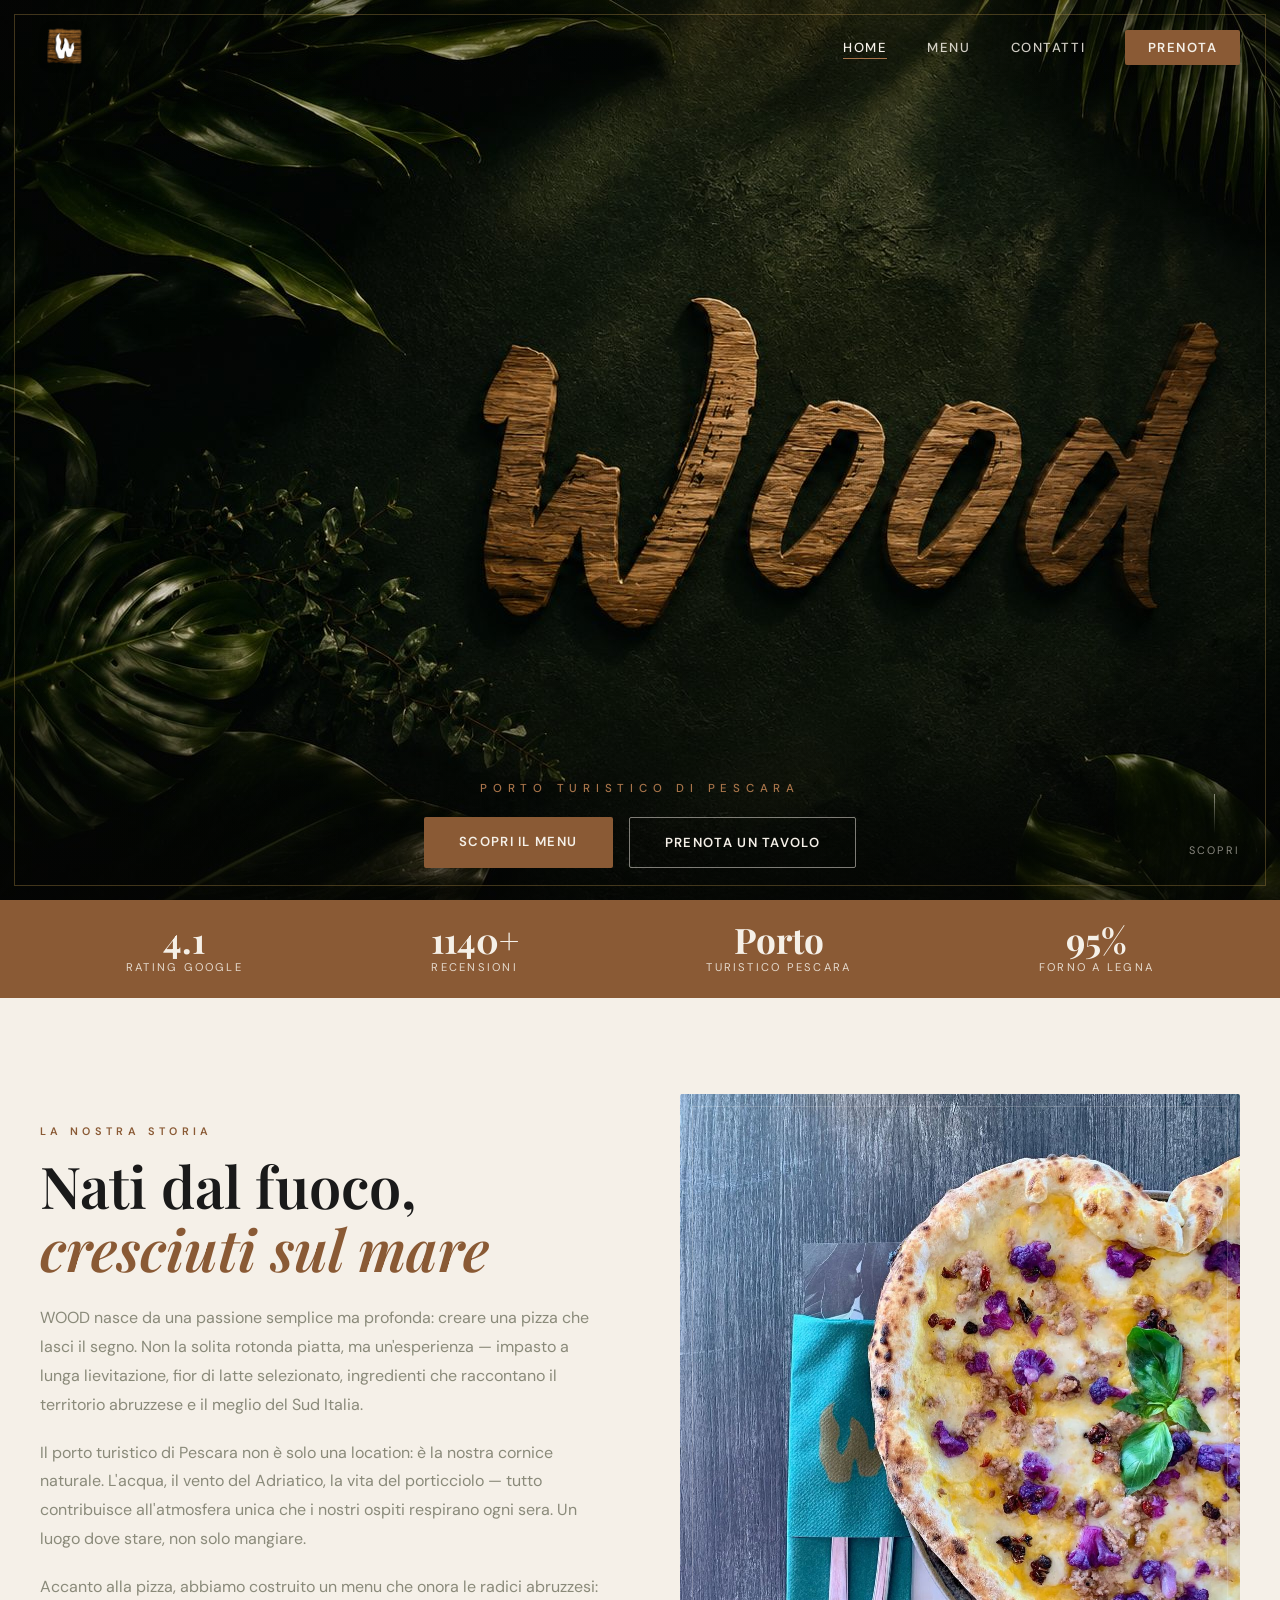
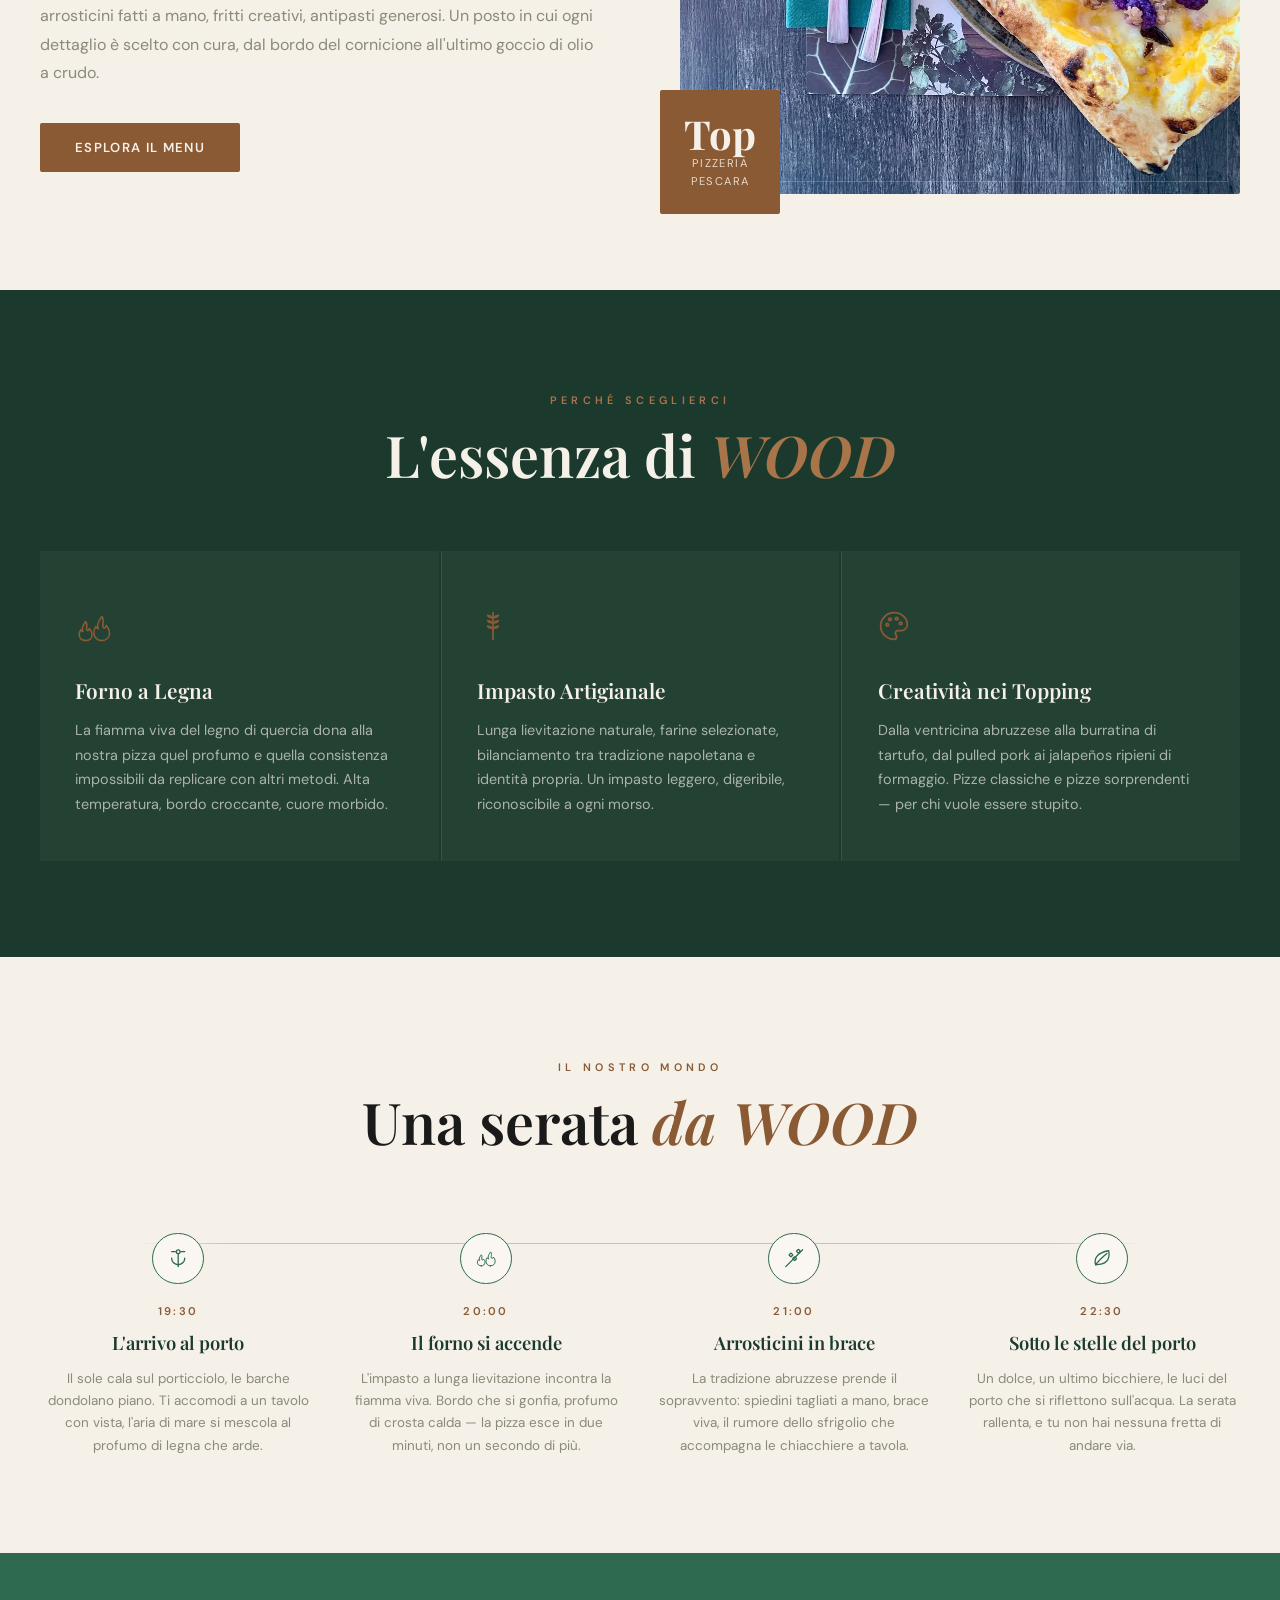
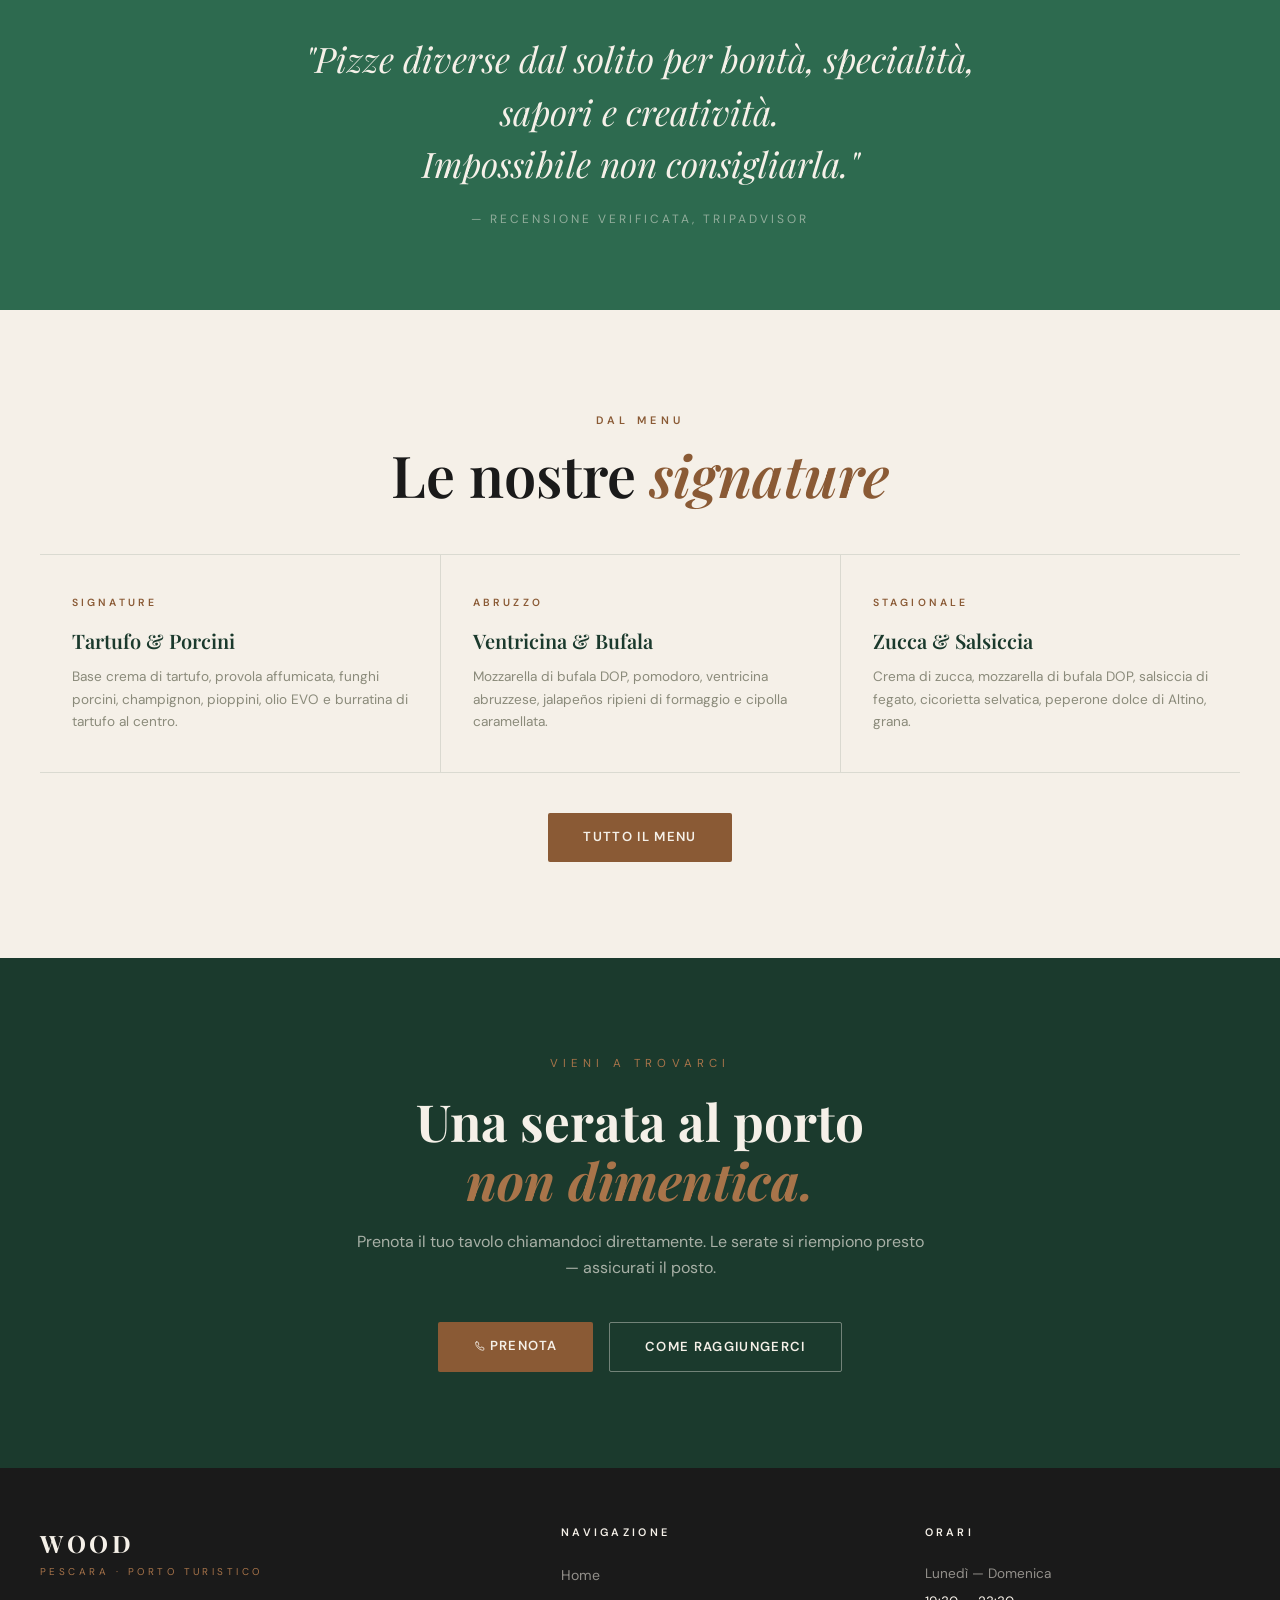
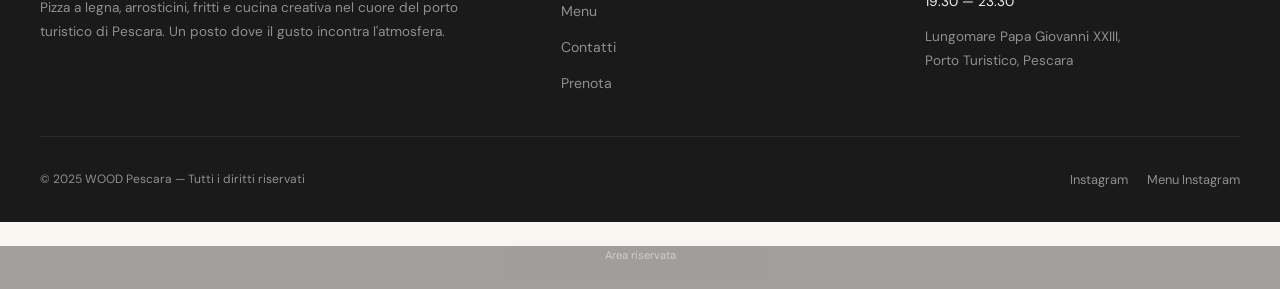
==== commit 3e93c0bc: "Add files via upload bene" ====
--- a/wood-pescara/index.html
+++ b/wood-pescara/index.html
@@ -15,6 +15,7 @@
     <img src="assets/wood-icon.png" alt="WOOD Pescara" class="navbar__logo-img" />
   </a>
   <ul class="navbar__links" id="nav-links">
+    <button class="navbar__close" id="nav-close" aria-label="Chiudi menu">&#x2715;</button>
     <li><a href="index.html">Home</a></li>
     <li><a href="menu.html">Menu</a></li>
     <li><a href="contatti.html">Contatti</a></li>
@@ -77,8 +78,7 @@
         <a href="menu.html" class="btn btn--primary" style="margin-top: 1rem; display: inline-block;">Esplora il Menu</a>
       </div>
       <div class="storia__visual">
-        <div class="storia__img-frame">
-          <svg class="icon" style="width:6rem;height:6rem;stroke-width:1;opacity:0.25;color:var(--crema);"><use href="#icon-flame"/></svg>
+        <div class="storia__img-frame" style="background-image:url('assets/pizza-storia.jpg');background-size:cover;background-position:center;">
         </div>
         <div class="storia__badge">
           <div class="storia__badge-num">Top</div>
@@ -194,6 +194,8 @@
     </div>
   </div>
 </section>
+
+
 
 <!-- ═══ CTA FINALE ═══ -->
 <section style="background: var(--verde-bosco); padding: 6rem 2rem; text-align: center; position: relative; overflow: hidden;">
--- a/wood-pescara/css/style.css
+++ b/wood-pescara/css/style.css
@@ -21,7 +21,7 @@
   --transition: 0.35s cubic-bezier(0.25, 0.46, 0.45, 0.94);
 
   /* ── Logo navbar: cambia solo questo valore per ridimensionare il logo ── */
-  --logo-h: 60px;
+  --logo-h: 46px;
 }
 
 /* ===== RESET ===== */
@@ -126,6 +126,8 @@
   border-radius: 2px;
   transition: var(--transition);
 }
+/* Tasto chiudi overlay mobile — nascosto su desktop */
+.navbar__close { display: none; }
 .navbar__burger.open span:nth-child(1) { transform: rotate(45deg) translate(5px, 5px); }
 .navbar__burger.open span:nth-child(2) { opacity: 0; }
 .navbar__burger.open span:nth-child(3) { transform: rotate(-45deg) translate(5px, -5px); }
@@ -576,7 +578,7 @@
 
 .menu-filter {
   background: var(--crema);
-  padding: 2rem;
+  padding: 1.2rem 1.5rem;
   position: sticky;
   top: 65px;
   z-index: 100;
@@ -587,11 +589,15 @@
   margin: 0 auto;
   display: flex;
   gap: 0.6rem;
-  flex-wrap: wrap;
-  justify-content: center;
-}
+  flex-wrap: nowrap;
+  overflow-x: auto;
+  scrollbar-width: none;
+  -webkit-overflow-scrolling: touch;
+  padding-bottom: 2px;
+}
+.menu-filter__inner::-webkit-scrollbar { display: none; }
 .filter-btn {
-  padding: 0.5rem 1.4rem;
+  padding: 0.5rem 1.2rem;
   border: 1.5px solid rgba(27,58,45,0.25);
   border-radius: 100px;
   background: transparent;
@@ -602,6 +608,8 @@
   cursor: pointer;
   letter-spacing: 0.05em;
   transition: all var(--transition);
+  white-space: nowrap;
+  flex-shrink: 0;
 }
 .filter-btn:hover, .filter-btn.active {
   background: var(--verde-bosco);
@@ -816,6 +824,68 @@
 }
 .info-pill__value a { color: var(--verde-foglia); }
 .info-pill__value a:hover { color: var(--terracotta); }
+
+/* ===== DELIVERY ===== */
+.delivery-section {
+  background: var(--crema);
+  padding: 5rem 2rem;
+  text-align: center;
+  border-top: 1px solid rgba(27,58,45,0.08);
+}
+.delivery-inner {
+  max-width: 640px;
+  margin: 0 auto;
+}
+.delivery-title {
+  font-family: var(--ff-display);
+  font-size: clamp(1.8rem, 4vw, 2.6rem);
+  font-weight: 600;
+  color: var(--verde-bosco);
+  line-height: 1.2;
+  margin-bottom: 1rem;
+}
+.delivery-title em {
+  font-style: italic;
+  color: var(--terracotta);
+}
+.delivery-sub {
+  font-size: 0.95rem;
+  color: var(--grigio);
+  line-height: 1.7;
+  margin-bottom: 2.5rem;
+}
+.delivery-logos {
+  display: flex;
+  gap: 1.5rem;
+  justify-content: center;
+  align-items: center;
+  flex-wrap: wrap;
+}
+.delivery-logo-link {
+  display: flex;
+  align-items: center;
+  padding: 0.9rem 1.6rem;
+  border: 1.5px solid rgba(27,58,45,0.15);
+  border-radius: 8px;
+  background: var(--avorio);
+  transition: border-color var(--transition), transform var(--transition), box-shadow var(--transition);
+  text-decoration: none;
+}
+.delivery-logo-link:hover {
+  border-color: var(--verde-foglia);
+  transform: translateY(-3px);
+  box-shadow: 0 8px 24px rgba(27,58,45,0.12);
+}
+.delivery-logo-svg {
+  height: 32px;
+  width: auto;
+}
+.delivery-note {
+  margin-top: 1.5rem;
+  font-size: 0.72rem;
+  color: rgba(138,138,122,0.6);
+  font-style: italic;
+}
 
 /* ===== FAQ ===== */
 .faq-section {
@@ -1305,7 +1375,7 @@
 @media (max-width: 900px) {
   .storia { grid-template-columns: 1fr; }
   .storia__visual { order: -1; }
-  .storia__img-frame { aspect-ratio: 16/9; }
+  .storia__img-frame { aspect-ratio: 4/3; }
   .punti { grid-template-columns: 1fr; gap: 1px; }
   .punto { border-left: none; border-top: 1px solid rgba(245,240,232,0.1); }
   .footer__inner { grid-template-columns: 1fr; gap: 2rem; }
@@ -1324,16 +1394,72 @@
     z-index: 999;
   }
   .navbar__links.open a { font-size: 1.3rem; }
-  .timeline { grid-template-columns: 1fr 1fr; gap: 2.5rem 1.5rem; }
+  /* Tasto X chiudi overlay mobile */
+  .navbar__close {
+    display: flex;
+    position: absolute;
+    top: 1.4rem;
+    right: 1.5rem;
+    background: transparent;
+    border: 1px solid rgba(245,240,232,0.3);
+    border-radius: 50%;
+    width: 2.4rem; height: 2.4rem;
+    align-items: center; justify-content: center;
+    cursor: pointer;
+    color: var(--crema);
+    font-size: 1.1rem;
+    z-index: 1000;
+  }
+  /* Timeline verticale su mobile */
+  .timeline { grid-template-columns: 1fr; gap: 0; position: relative; padding-left: 2.5rem; }
   .timeline__line { display: none; }
+  .timeline__step { text-align: left; padding: 0 0 2.5rem 1.5rem; position: relative; }
+  .timeline__step::before {
+    content: '';
+    position: absolute;
+    left: -1px;
+    top: 1.6rem;
+    bottom: 0;
+    width: 1px;
+    background: rgba(27,58,45,0.2);
+  }
+  .timeline__step:last-child::before { display: none; }
+  .timeline__marker {
+    position: absolute;
+    left: -1.6rem;
+    top: 0;
+    margin: 0;
+  }
+  .timeline__time { text-align: left; }
   .signature-grid { grid-template-columns: 1fr; }
   .signature-card { border-left: none; border-top: 1px solid rgba(27,58,45,0.12); }
   .signature-card:first-child { border-top: none; }
 }
 @media (max-width: 600px) {
-  .navbar { padding: 1.2rem 1.5rem; }
-  .navbar.scrolled { padding: 0.9rem 1.5rem; }
-  .prenota-hero { padding: 4rem 1.5rem 3rem; }
+  .navbar { padding: 1rem 1.5rem; }
+  .navbar.scrolled { padding: 0.8rem 1.5rem; }
+  .prenota-hero { padding: 5rem 1.5rem 3rem; }
   .footer__bottom { flex-direction: column; gap: 1rem; text-align: center; }
-  .timeline { grid-template-columns: 1fr; }
-}
+
+  /* Hero mobile — immagine verticale dedicata */
+  .hero--photo {
+    background-image: url('assets/wood-hero-mobile.jpg') !important;
+    background-position: center center;
+    background-size: cover;
+  }
+  .hero--photo .hero__overlay {
+    background: linear-gradient(to bottom,
+      rgba(5,4,3,0.18) 0%,
+      rgba(5,4,3,0.04) 30%,
+      rgba(5,4,3,0.04) 60%,
+      rgba(5,4,3,0.72) 100%);
+  }
+  .hero--photo::before { inset: 8px; }
+
+  /* Scroll hint: spostato più a destra e in basso
+     così non si sovrappone mai ai bottoni */
+  .hero__scroll-hint {
+    right: 1.2rem;
+    bottom: 1.8rem;
+  }
+}
